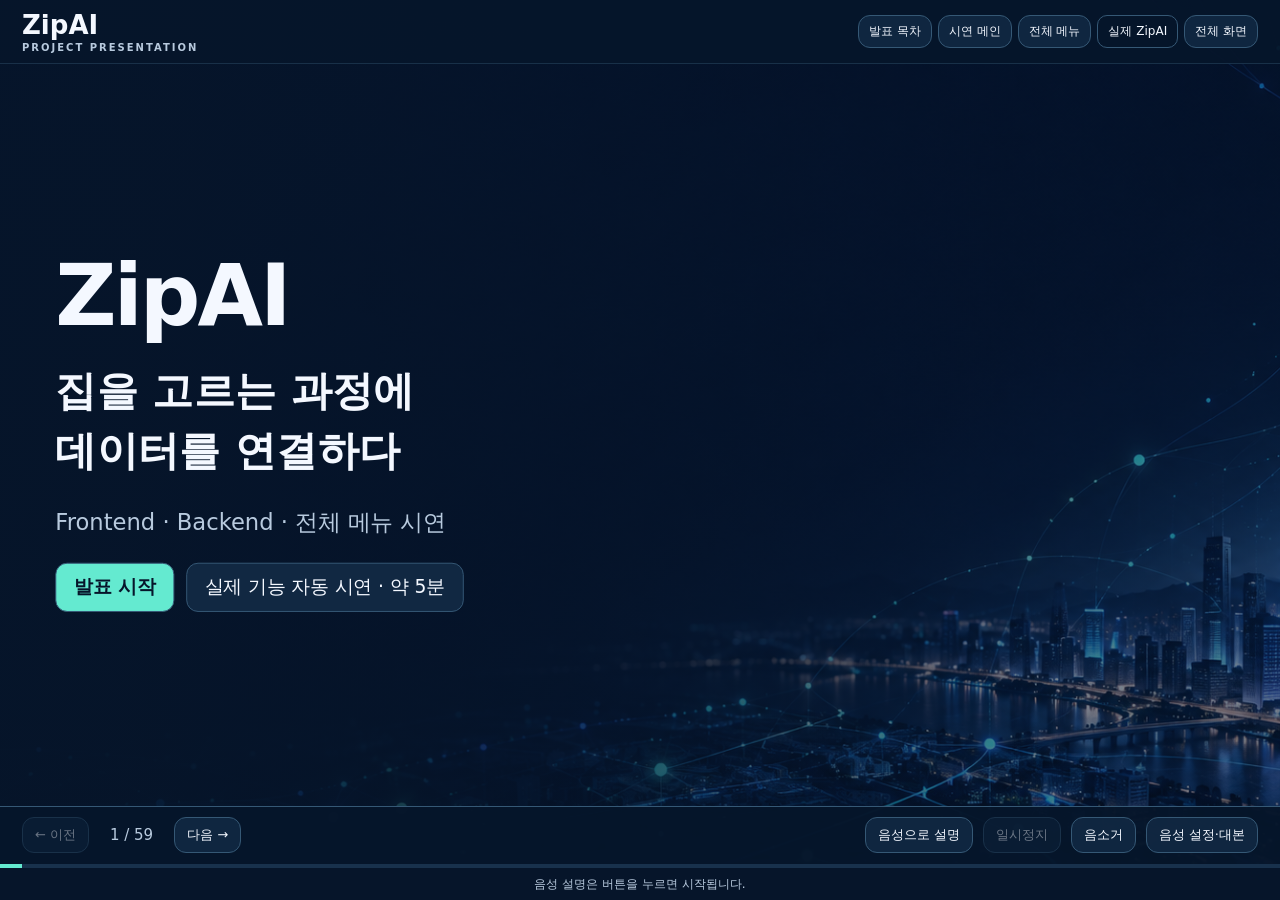
==== templates/presentation/index.html @ dcf5d8bf "Add narrated project presentation and automatic feature demos" ====
<!DOCTYPE html>
<html lang="ko">
<head>
  <meta charset="UTF-8">
  <meta name="viewport" content="width=device-width, initial-scale=1">
  <meta name="description" content="ZipAI 프로젝트 소개, Frontend·Backend 구현과 전체 메뉴 발표">
  <title>ZipAI 프로젝트 발표</title>
  <link rel="stylesheet" href="/static/css/presentation.css?v=20261012-7">
  <script defer src="/static/js/presentation-data.js?v=20261012-7"></script>
  <script defer src="/static/js/presentation-core.js?v=20261012-7"></script>
  <script defer src="/static/js/presentation.js?v=20261012-7"></script>
  <script defer src="/static/js/presentation-live.js?v=20261012-7"></script>
</head>
<body>
  <header class="presentation-header">
    <a class="presentation-brand" href="#cover" aria-label="발표 첫 화면">ZipAI<span>PROJECT PRESENTATION</span></a>
    <nav aria-label="발표 이동">
      <button type="button" data-jump="agenda">발표 목차</button>
      <button type="button" data-jump="demo">시연 메인</button>
      <button type="button" id="menuOpen" aria-expanded="false" aria-controls="menuDialog">전체 메뉴</button>
      <a href="/" target="_blank" rel="noopener noreferrer" data-live>실제 ZipAI</a>
      <button type="button" id="fullScreen" aria-label="전체 화면 전환">전체 화면</button>
    </nav>
  </header>
  <main id="slideViewport" aria-label="발표 장표"><section id="slide" tabindex="-1" aria-labelledby="slideTitle"></section></main>
  <footer class="presentation-controls">
    <div class="slide-controls"><button type="button" id="prev">← 이전</button><span id="counter" aria-live="polite"></span><button type="button" id="next">다음 →</button></div>
    <div class="voice-controls" role="group" aria-label="장표 설명 음성">
      <button type="button" id="play" aria-label="현재 장표 음성 설명 재생">음성으로 설명</button>
      <button type="button" id="pause" disabled>일시정지</button>
      <button type="button" id="mute" aria-pressed="false">음소거</button>
      <button type="button" id="settingsOpen" aria-expanded="false" aria-controls="settings">음성 설정·대본</button>
    </div>
    <div class="tour-controls" id="tourControls" hidden>
      <span id="tourStatus" role="status"></span>
      <button type="button" id="tourPause">시연 일시정지</button>
      <button type="button" id="tourStop">자동 시연 종료</button>
    </div>
    <div class="progress" aria-hidden="true"><span id="progressFill"></span></div>
  </footer>
  <p id="voiceStatus" role="status" class="voice-status">음성 설명은 버튼을 누르면 시작됩니다.</p>
  <aside id="settings" class="settings" hidden aria-label="음성 설정과 설명 대본">
    <div class="panel-heading"><h2>음성 설정·대본</h2><button type="button" id="settingsClose">닫기</button></div>
    <p class="settings-note">브라우저의 한국어 음성 읽기를 사용합니다. 녹음 파일이 아니며 PC마다 목소리와 지원 여부가 다를 수 있습니다.</p>
    <label>한국어 목소리<select id="voiceSelect" aria-label="한국어 목소리 선택"></select></label>
    <label>읽기 속도<select id="rate"><option value="0.85">천천히</option><option value="0.95" selected>보통</option><option value="1.1">빠르게</option></select></label>
    <label class="check"><input type="checkbox" id="follow" checked> 장표를 넘기면 새 설명 재생</label>
    <label class="check"><input type="checkbox" id="autoNext"> 설명이 끝나면 다음 장표로 이동</label>
    <h3>현재 장표 설명</h3><p id="scriptText" class="script-text"></p>
  </aside>
  <dialog id="menuDialog" aria-labelledby="menuTitle">
    <div class="panel-heading"><h2 id="menuTitle">전체 메뉴 바로가기</h2><button type="button" id="menuClose">닫기</button></div>
    <div id="menuContent" class="menu-index"></div>
  </dialog>
  <noscript><p class="noscript">장표 이동과 음성 설명에는 JavaScript가 필요합니다. 브라우저에서 JavaScript를 허용해 주세요.</p></noscript>
</body>
</html>
---- static/css/presentation.css ----
:root{color-scheme:dark;--ink:#f4f8ff;--muted:#b8cade;--teal:#64ead0;--panel:#112842;--border:#355875;--navy:#06152a;font-family:"Noto Sans KR","Malgun Gothic",system-ui,sans-serif;background:var(--navy);color:var(--ink)}*{box-sizing:border-box}body{margin:0;min-height:100dvh;background:linear-gradient(90deg,#06152af0 10%,#06152a85 80%),url('/static/images/presentation/ai-bg.png') center/cover fixed}button,a,select,input{font:inherit}button,a{touch-action:manipulation}button{cursor:pointer}a{color:inherit}button{color:var(--ink);border:1px solid var(--border);border-radius:12px;background:#112842e8;padding:12px 18px}button:hover,a.jump:hover{background:#20405b;border-color:var(--teal)}button:disabled{opacity:.42;cursor:default}button:focus-visible,a:focus-visible,select:focus-visible,input:focus-visible{outline:3px solid var(--teal);outline-offset:4px}button.primary,a.primary{color:var(--navy);background:var(--teal);border-color:var(--teal);font-weight:750}button.primary:hover,a.primary:hover{background:#a0f5e5}button[aria-pressed=true]{border-color:var(--teal);color:var(--teal)}.presentation-header{display:flex;align-items:center;justify-content:space-between;gap:24px;padding:20px clamp(22px,4vw,72px);border-bottom:1px solid #35587566;background:#06152ae8}.presentation-brand{font-size:30px;font-weight:800;text-decoration:none;white-space:nowrap}.presentation-brand span{display:block;font-size:10px;letter-spacing:2px;color:var(--muted);margin-top:2px}.presentation-header nav{display:flex;align-items:center;gap:10px;flex-wrap:wrap;justify-content:flex-end}.presentation-header nav button,.presentation-header nav a{font-size:14px;padding:9px 13px;text-decoration:none}.presentation-header nav a{border:1px solid var(--border);border-radius:10px}.presentation-header nav a:hover{background:var(--panel)}main{max-width:1480px;margin:auto;padding:clamp(28px,4vw,64px) clamp(22px,5vw,80px);min-height:calc(100dvh - 224px)}.eyebrow{text-transform:uppercase;letter-spacing:2px;font-size:14px;font-weight:750;color:var(--teal);margin:0 0 22px}h1{font-size:clamp(30px,3.6vw,56px);line-height:1.22;letter-spacing:-1.3px;margin:0 0 22px;max-width:1100px;word-break:keep-all}h2,h3{word-break:keep-all}.summary{font-size:clamp(18px,1.6vw,25px);line-height:1.65;color:var(--muted);max-width:1140px;margin:0 0 36px;word-break:keep-all}.cover{max-width:970px;padding:35px 0 65px}.cover h1{font-size:clamp(58px,8vw,110px);letter-spacing:-3px}.cover .tagline{font-size:clamp(28px,4vw,52px);font-weight:750;line-height:1.45;word-break:keep-all}.cover .summary{margin-top:28px}.actions{display:flex;gap:14px;flex-wrap:wrap;margin-top:32px}.actions button,.actions a{padding:14px 22px;font-size:18px;text-decoration:none;border:1px solid var(--border);border-radius:12px;background:var(--panel)}.actions .primary{background:var(--teal);color:var(--navy)}.menu-cards,.cards,.metrics{display:grid;grid-template-columns:repeat(3,minmax(0,1fr));gap:20px}.menu-card{display:block;text-align:left;padding:26px;background:#112842ee;min-height:135px}.menu-card strong{display:block;color:var(--teal);font-size:clamp(21px,1.8vw,28px);margin-bottom:14px}.menu-card span{font-size:16px;line-height:1.6;color:var(--muted)}.cards article,.metric,.flow-node,.step{border:1px solid var(--border);border-radius:16px;padding:26px;background:#10253eea}.cards{grid-template-columns:repeat(2,minmax(0,1fr))}.cards h2{font-size:clamp(22px,2vw,30px);margin:0 0 18px;color:var(--teal)}.cards p{font-size:clamp(18px,1.5vw,23px);line-height:1.7;margin:0;white-space:pre-line}.flow{display:flex;gap:0;align-items:stretch;flex-wrap:wrap;margin:32px 0}.flow-node{flex:1;min-width:180px}.flow-node h2{font-size:26px;margin:0 0 18px}.flow-node p{white-space:pre-line;color:var(--muted);font-size:20px;line-height:1.6;margin:0}.flow-arrow{display:flex;align-items:center;justify-content:center;flex:0 0 45px;font-size:30px;color:var(--teal)}.callout{font-size:clamp(20px,2vw,29px);line-height:1.7;border-left:4px solid var(--teal);padding:20px 26px;margin:32px 0;background:#06152adb;word-break:keep-all}.steps{display:grid;grid-template-columns:repeat(3,minmax(0,1fr));gap:18px;counter-reset:steps}.step::before{counter-increment:steps;content:'0' counter(steps);display:block;color:var(--teal);font-size:42px;font-weight:800;margin-bottom:20px}.step h2{font-size:clamp(20px,2vw,29px);line-height:1.5;margin:0;word-break:keep-all}.implementation{margin-top:24px;border:1px solid var(--border);border-radius:12px;padding:20px 24px;background:#06152ae0;color:var(--muted);font-size:18px;overflow-wrap:anywhere}.implementation strong{color:var(--teal);margin-right:20px}.feature-layout{display:grid;grid-template-columns:1fr;gap:24px}.feature-layout.has-image{grid-template-columns:1.25fr 1fr}.has-image .steps{grid-template-columns:1fr;gap:12px}.has-image .step{display:flex;align-items:center;gap:20px;padding:18px}.has-image .step::before{font-size:29px;margin:0;flex:0 0 45px}.has-image .step h2{font-size:21px}.screen-evidence{margin:0;padding:16px;border-radius:16px;background:#f5f8fc;color:#132842;align-self:start}.screen-evidence img{display:block;width:100%;height:auto;max-height:48dvh;object-fit:contain}.screen-evidence figcaption{font-size:13px;line-height:1.6;padding-top:12px}.submenu{display:flex;gap:10px;flex-wrap:wrap;margin-top:26px}.submenu button{font-size:15px;padding:9px 12px}.submenu button.active{background:var(--teal);color:var(--navy)}.metric strong{display:block;font-size:60px;color:var(--teal)}.metric h2{font-size:24px}.metric p{font-size:18px;line-height:1.7;color:var(--muted);white-space:pre-line}.metrics{grid-template-columns:repeat(2,minmax(0,1fr))}.presentation-controls{position:sticky;bottom:0;z-index:5;display:flex;align-items:center;justify-content:space-between;gap:18px;flex-wrap:wrap;background:#06152af5;border-top:1px solid var(--border);padding:16px clamp(22px,4vw,72px) 22px}.slide-controls,.voice-controls{display:flex;align-items:center;gap:10px;flex-wrap:wrap}.slide-controls span{font-size:15px;color:var(--muted);min-width:65px;text-align:center}.voice-controls button{font-size:14px}.progress{position:absolute;bottom:0;left:0;right:0;height:4px;background:#18314c}.progress span{height:100%;display:block;background:var(--teal);transition:width .2s}.voice-status{margin:0;padding:12px 24px;background:#06152a;font-size:13px;color:var(--muted);text-align:center}.settings{position:fixed;z-index:20;right:20px;bottom:112px;width:min(520px,calc(100vw - 40px));max-height:75dvh;overflow:auto;background:#10253f;border:1px solid var(--border);border-radius:18px;padding:24px;box-shadow:0 18px 70px #0009}.panel-heading{display:flex;align-items:center;justify-content:space-between;gap:20px;margin-bottom:20px}.panel-heading h2{margin:0;font-size:25px}.settings-note{font-size:14px;line-height:1.7;color:var(--muted)}.settings label{display:flex;align-items:center;justify-content:space-between;gap:15px;margin:18px 0;font-size:15px}.settings select{max-width:270px;padding:10px;border:1px solid var(--border);border-radius:8px;background:var(--navy);color:var(--ink)}.settings .check{justify-content:flex-start}.check input{width:20px;height:20px;accent-color:var(--teal)}.script-text{font-size:17px;line-height:1.9;color:var(--muted)}dialog{width:min(1240px,calc(100vw - 40px));max-height:88dvh;overflow:auto;background:#0b2037;color:var(--ink);border:1px solid var(--border);border-radius:20px;padding:30px}dialog::backdrop{background:#000b}.menu-index{display:grid;grid-template-columns:repeat(3,minmax(0,1fr));gap:24px}.menu-index h3{font-size:20px;color:var(--teal);margin:0 0 14px}.menu-index section{border-top:1px solid var(--border);padding-top:16px}.menu-index button{display:block;width:100%;text-align:left;font-size:15px;margin:8px 0;padding:11px}.menu-index .active{border-color:var(--teal)}.noscript{padding:20px;font-size:20px;background:#112842}[hidden]{display:none!important}body:has(dialog[open]){overflow:hidden}.route-label{color:var(--muted);font-size:13px;overflow-wrap:anywhere;margin-top:16px}.footnote{font-size:15px;line-height:1.8;color:var(--muted);margin-top:26px}.overview-list{display:grid;grid-template-columns:repeat(2,minmax(0,1fr));gap:18px}.overview-list div{padding:20px;border-left:2px solid var(--teal);background:#0b2037ba}.overview-list h2{margin:0 0 12px;font-size:24px;color:var(--teal)}.overview-list p{margin:0;color:var(--muted);font-size:19px;line-height:1.7}@media(min-width:1500px){main{min-height:calc(100dvh - 237px)}}@media(max-width:900px){.presentation-header{align-items:flex-start}.presentation-header nav{gap:7px}.presentation-header nav button,.presentation-header nav a{font-size:12px;padding:8px}.flow{gap:12px}.flow-node{min-width:calc(50% - 16px)}.flow-arrow{display:none}.feature-layout.has-image{grid-template-columns:1fr}.screen-evidence img{max-height:44dvh}.voice-controls button{padding:10px;font-size:13px}.presentation-controls{padding:12px 22px 18px}.settings{bottom:160px}}@media(max-width:600px){.presentation-header{display:block;padding:14px 18px}.presentation-brand{display:inline-block;font-size:25px}.presentation-brand span{display:inline;margin-left:12px;font-size:9px}.presentation-header nav{justify-content:flex-start;margin-top:14px}.menu-cards,.cards,.steps,.metrics,.overview-list,.menu-index{grid-template-columns:1fr}.flow-node{min-width:100%}.flow-node h2{font-size:23px}.menu-card{min-height:100px;padding:22px}.menu-card strong{font-size:24px}.step{padding:23px}.step::before{font-size:31px;margin-bottom:12px}.presentation-controls{gap:12px}.voice-controls{gap:7px}.voice-controls button{font-size:12px;padding:9px}.settings{bottom:150px}main{padding:30px 22px;min-height:0}.summary{margin-bottom:25px}.cover{padding:15px 0 30px}.actions button,.actions a{font-size:16px;padding:13px 16px}dialog{padding:22px}.metric strong{font-size:45px}.route-label{font-size:12px}}@media(prefers-reduced-motion:reduce){*{transition:none!important;scroll-behavior:auto!important}}@media print{body{background:#fff;color:#132842}main{max-width:none}.presentation-header,.presentation-controls,.voice-status,.settings,dialog,.actions,.submenu{display:none!important}.summary,.implementation,.footnote,.callout{color:#132842}.cards article,.flow-node,.step,.metric{background:#fff;color:#132842;border-color:#aaa}.flow-node p,.cards p{color:#132842}.eyebrow,.cards h2{color:#13554c}}

.tour-controls{display:flex;align-items:center;gap:12px;flex-wrap:wrap;width:100%;padding-top:12px;border-top:1px solid var(--border)}.tour-controls span{font-size:14px;color:var(--teal);flex:1;min-width:200px}.tour-controls button{font-size:14px;padding:9px 14px}body.tour-running .voice-controls #pause,body.tour-running .voice-controls #play{display:none}body.tour-running .voice-controls #mute{opacity:.65} .tour-hint{font-size:14px;line-height:1.8;color:var(--muted)}
/* Presentation canvas: fit all content rather than hide/crop overflow. */
html,body{height:100%;overflow:hidden}
body{height:100dvh;min-height:0;display:grid;grid-template-rows:auto minmax(0,1fr) auto auto}
.presentation-header{padding:10px 22px;gap:12px}
.presentation-header nav{gap:6px}
.presentation-header nav button,.presentation-header nav a{padding:7px 10px;font-size:12px}
.presentation-brand{font-size:26px}
#slideViewport{position:relative;width:100%;max-width:none;height:100%;min-height:0;min-width:0;margin:0;padding:0;overflow:hidden}
#slide{position:absolute;left:50%;top:50%;width:1280px;max-width:none;padding:28px 46px;margin:0;min-height:0;transform:translate(-50%,-50%) scale(var(--slide-scale,1));transform-origin:center center;outline:0}
#slide .eyebrow{font-size:15px;margin-bottom:14px}
#slide h1{font-size:44px;line-height:1.2;margin-bottom:16px;max-width:none}
#slide .summary{font-size:23px;line-height:1.5;margin:0 0 24px;max-width:none}
#slide .cover{padding:12px 0 25px;max-width:1000px}
#slide .cover h1{font-size:86px}
#slide .cover .tagline{font-size:42px;line-height:1.45;margin:14px 0}
#slide .cover .summary{margin-top:24px}
#slide .cards{grid-template-columns:repeat(2,minmax(0,1fr));gap:20px}
#slide .cards article{padding:22px}
#slide .cards h2{font-size:29px;margin:0 0 14px}
#slide .cards p{font-size:23px;line-height:1.6}
#slide .menu-cards{grid-template-columns:repeat(3,minmax(0,1fr));gap:16px}
#slide .menu-card{min-height:112px;padding:21px}
#slide .menu-card strong{font-size:27px;margin-bottom:10px}
#slide .menu-card span{font-size:18px}
#slide .actions{margin-top:24px;gap:12px}
#slide .actions button,#slide .actions a{padding:11px 18px;font-size:19px}
#slide .overview-list{grid-template-columns:repeat(2,minmax(0,1fr));gap:12px}
#slide .overview-list div{padding:16px}
#slide .overview-list h2{font-size:25px;margin:0 0 9px}
#slide .overview-list p{font-size:21px}
#slide .flow{flex-wrap:nowrap;gap:0;margin:24px 0}
#slide .flow-node{min-width:0;padding:22px}
#slide .flow-node h2{font-size:27px}
#slide .flow-node p{font-size:22px}
#slide .flow-arrow{display:flex;flex:0 0 42px}
#slide .steps{grid-template-columns:repeat(3,minmax(0,1fr))}
#slide .step{padding:22px}
#slide .step::before{font-size:38px;margin-bottom:16px}
#slide .step h2{font-size:27px}
#slide .feature-layout.has-image{grid-template-columns:1.25fr 1fr}
#slide .has-image .steps{grid-template-columns:1fr}
#slide .has-image .step{padding:16px}
#slide .has-image .step::before{font-size:29px;margin:0}
#slide .has-image .step h2{font-size:22px}
#slide .screen-evidence img{max-height:370px}
#slide .metrics{grid-template-columns:repeat(2,minmax(0,1fr));gap:16px}
#slide .metric{padding:22px}
#slide .metric strong{font-size:54px}
#slide .metric h2{font-size:27px;margin:10px 0}
#slide .metric p{font-size:21px;margin-bottom:0}
#slide .menu-index{grid-template-columns:repeat(5,minmax(0,1fr));gap:16px}
#slide .menu-index h3{font-size:22px;margin-bottom:10px}
#slide .menu-index section{padding-top:10px}
#slide .menu-index button{font-size:18px;padding:8px 10px;margin:6px 0}
#slide .callout{font-size:26px;margin:24px 0;padding:15px 22px}
#slide .footnote{font-size:17px;margin:20px 0 0}
#slide .submenu{gap:8px;margin-top:20px}
#slide .submenu button{font-size:16px;padding:8px 10px}
.presentation-controls{position:relative;bottom:auto;padding:10px 22px 15px;gap:12px}
.presentation-controls button{padding:8px 12px;font-size:13px}
.tour-controls{padding-top:8px;gap:10px}
.voice-status{padding:7px 16px;font-size:12px;line-height:1.5}
@media(max-width:600px){.presentation-header{display:flex;flex-wrap:wrap;padding:8px 12px}.presentation-header nav{margin:0}.presentation-brand{font-size:21px}.presentation-brand span{font-size:8px}.presentation-controls{padding:8px 12px 13px;gap:8px}.presentation-controls button{font-size:11px;padding:6px 9px}.voice-status{font-size:11px}.tour-controls span{font-size:11px;min-width:140px}.settings{bottom:150px}}
@media print{html,body{height:auto;overflow:visible;display:block}#slideViewport{height:auto;overflow:visible}#slide{position:static;transform:none;width:100%;padding:20px}}

/* Live app, rendered at desktop size and fitted into the presentation viewport. */
#liveTour[hidden],#liveTour [hidden]{display:none!important}
#liveTour{position:fixed;inset:0;z-index:3000;background:#071527;color:#fff;display:grid;grid-template-rows:auto minmax(0,1fr) auto;padding:12px;gap:10px}
#liveTour header{display:flex;align-items:center;gap:12px;flex-wrap:wrap}
#liveTour header strong{margin-right:auto}#liveTour button{padding:8px 12px}
#liveStage{position:relative;min-height:0;overflow:hidden;background:#fff}
#liveFrame{position:absolute;left:0;top:0;width:1280px;height:800px;border:0;transform-origin:top left}
#liveExplanation{display:flex;flex-direction:column;justify-content:center;max-width:1000px;margin:auto;padding:30px}
#liveExplanation h1{font-size:clamp(25px,5vw,62px)}#liveExplanation p{font-size:clamp(16px,2vw,26px);line-height:1.8}
#liveCaption{margin:0;font-size:clamp(13px,1.3vw,19px);line-height:1.5}

.team-table{width:100%;border-collapse:collapse;table-layout:fixed;margin:20px 0;color:#e9f2fc;font-size:21px;line-height:1.6}
.team-table th,.team-table td{text-align:left;padding:17px 20px;border-bottom:1px solid #354e68;white-space:pre-line;vertical-align:middle}
.team-table thead{color:#75d8ff;background:#10293f}.team-table thead th:first-child{width:15%}.team-table thead th:nth-child(2){width:37%}
.team-table tbody th{color:#fff}.team-table small{display:block;color:#75d8ff;font-size:16px}.team-table tbody tr:nth-child(even){background:#102336}

.trouble-table{width:100%;border-collapse:collapse;table-layout:fixed;margin:20px 0;color:#e9f2fc;font-size:19px;line-height:1.6}
.trouble-table th,.trouble-table td{text-align:left;padding:18px 14px;border-bottom:1px solid #354e68;white-space:pre-line;vertical-align:middle}
.trouble-table thead{background:#10293f;color:#75d8ff}.trouble-table thead th:nth-child(1){width:15%}.trouble-table thead th:nth-child(2){width:26%}.trouble-table thead th:nth-child(3){width:39%}.trouble-table thead th:nth-child(4){width:20%}
.trouble-table tbody tr:nth-child(even){background:#102336}
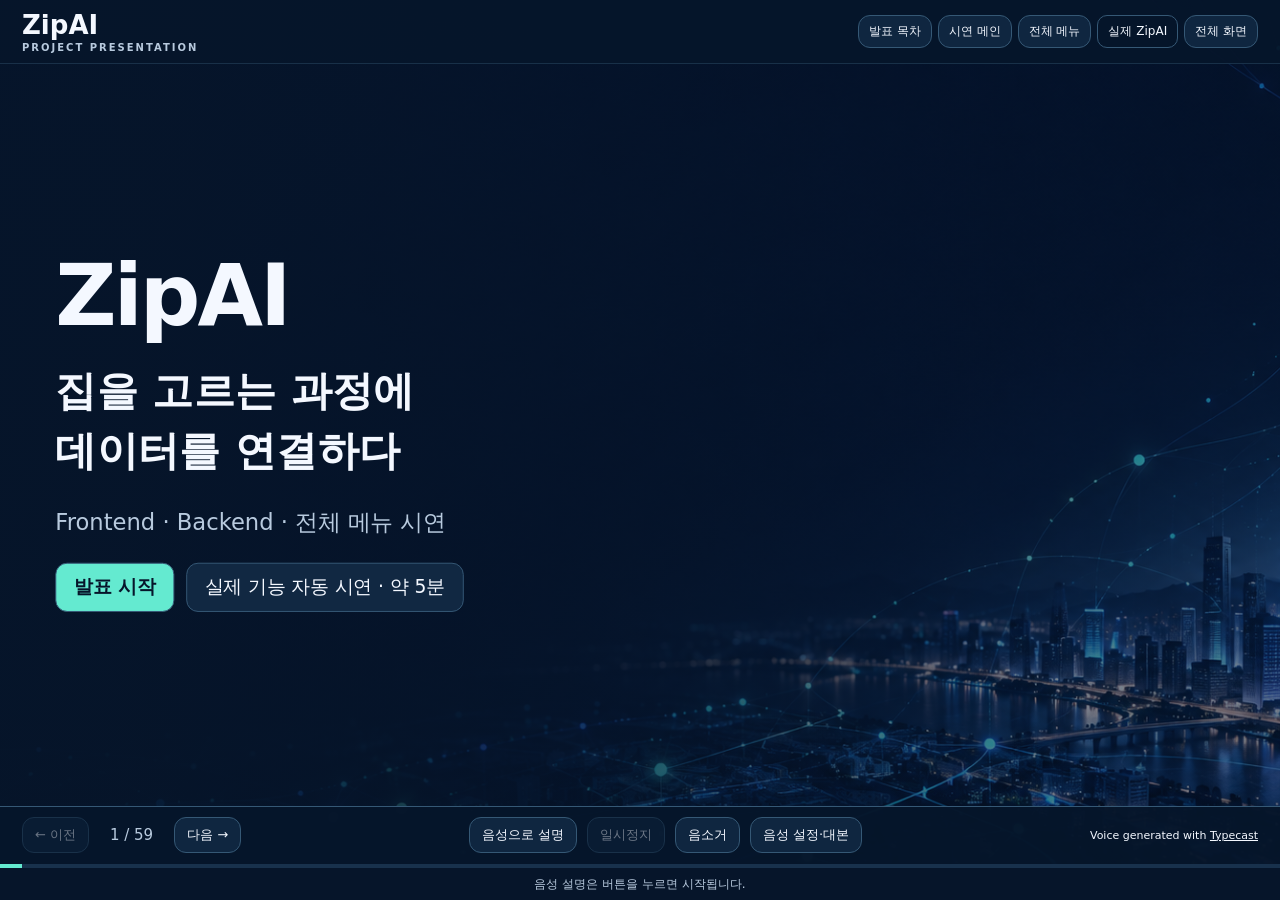
==== commit d2659e39: "Add Samantha narration audio for presentation and live demos" ====
--- a/templates/presentation/index.html
+++ b/templates/presentation/index.html
@@ -5,11 +5,13 @@
   <meta name="viewport" content="width=device-width, initial-scale=1">
   <meta name="description" content="ZipAI 프로젝트 소개, Frontend·Backend 구현과 전체 메뉴 발표">
   <title>ZipAI 프로젝트 발표</title>
-  <link rel="stylesheet" href="/static/css/presentation.css?v=20261012-7">
-  <script defer src="/static/js/presentation-data.js?v=20261012-7"></script>
-  <script defer src="/static/js/presentation-core.js?v=20261012-7"></script>
-  <script defer src="/static/js/presentation.js?v=20261012-7"></script>
-  <script defer src="/static/js/presentation-live.js?v=20261012-7"></script>
+  <link rel="stylesheet" href="/static/css/presentation.css?v=20261014-1">
+  <script defer src="/static/js/presentation-data.js?v=20261014-1"></script>
+  <script defer src="/static/js/presentation-core.js?v=20261014-1"></script>
+  <script defer src="/static/js/presentation-audio-manifest.js?v=20261014-1"></script>
+  <script defer src="/static/js/presentation-audio.js?v=20261014-1"></script>
+  <script defer src="/static/js/presentation.js?v=20261014-1"></script>
+  <script defer src="/static/js/presentation-live.js?v=20261014-1"></script>
 </head>
 <body>
   <header class="presentation-header">
@@ -37,11 +39,12 @@
       <button type="button" id="tourStop">자동 시연 종료</button>
     </div>
     <div class="progress" aria-hidden="true"><span id="progressFill"></span></div>
+    <small style="grid-column:1/-1;text-align:right;font-size:11px">Voice generated with <a href="https://typecast.ai" target="_blank" rel="noopener noreferrer">Typecast</a></small>
   </footer>
   <p id="voiceStatus" role="status" class="voice-status">음성 설명은 버튼을 누르면 시작됩니다.</p>
   <aside id="settings" class="settings" hidden aria-label="음성 설정과 설명 대본">
     <div class="panel-heading"><h2>음성 설정·대본</h2><button type="button" id="settingsClose">닫기</button></div>
-    <p class="settings-note">브라우저의 한국어 음성 읽기를 사용합니다. 녹음 파일이 아니며 PC마다 목소리와 지원 여부가 다를 수 있습니다.</p>
+    <p class="settings-note">사만다 공통 음성 파일을 우선 재생합니다. 파일이 없거나 실패하면 기기의 한국어 음성을 사용합니다. 목소리 선택은 기기 음성에 적용됩니다.</p>
     <label>한국어 목소리<select id="voiceSelect" aria-label="한국어 목소리 선택"></select></label>
     <label>읽기 속도<select id="rate"><option value="0.85">천천히</option><option value="0.95" selected>보통</option><option value="1.1">빠르게</option></select></label>
     <label class="check"><input type="checkbox" id="follow" checked> 장표를 넘기면 새 설명 재생</label>
